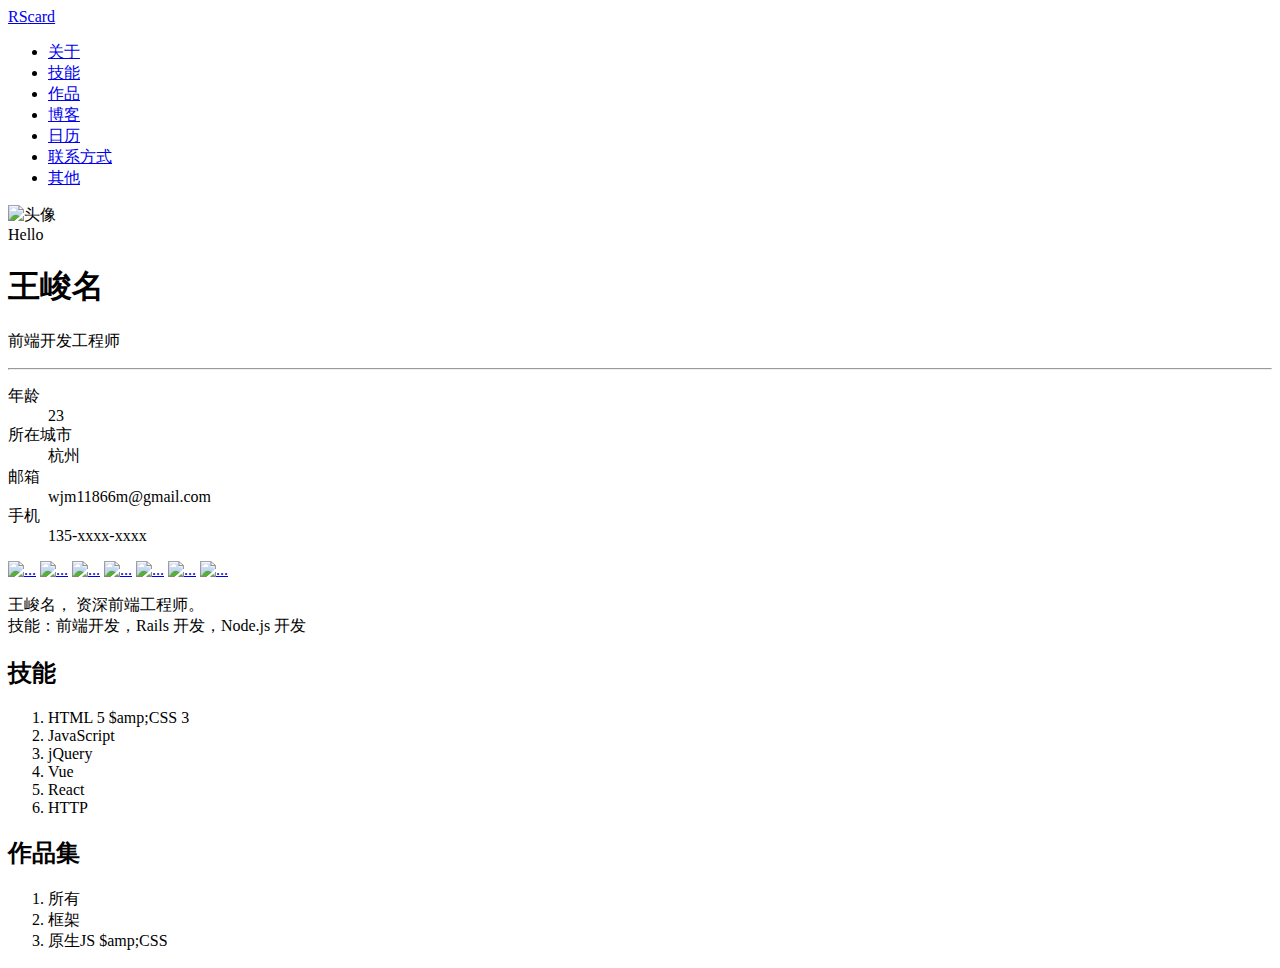
==== index.html @ 0d48f6c7 "简历" ====
<!DOCTYPE html>
<html lang="en">
<head>
  <meta charset="UTF-8">
  <meta name="viewport" content="width=device-width, initial-scale=1.0">
  <meta http-equiv="X-UA-Compatible" content="ie=edge">
  <title>王峻名的个人简历</title>
</head>
<body>
  <div class="topNavBar">
    <a href="#" class="logo" alt="logo">
      <span class="rs"></span>RS<span class="card">card</span>
    </a>
    <ul>
      <li><a href="#">关于</a></li>
      <li><a href="#">技能</a></li>
      <li><a href="#">作品</a></li>
      <li><a href="#">博客</a></li>
      <li><a href="#">日历</a></li>
      <li><a href="#">联系方式</a></li>
      <li><a href="#">其他</a></li>
    </ul>
  </div>
  <div class="banner" style="background-image:url(#)"></div>
  <main>
    <div class="card">
      <div class="pictureAndText">
        <div class="avatar"><img src="#" alt="头像"></div>
        <div class="text">
          <div class="profile">
            <span class="welcome">Hello</span>
            <h1>王峻名</h1>
            <p>前端开发工程师</p>
            <hr>
            <dl>
              <dt>年龄</dt>
              <dd>23</dd>
              <dt>所在城市</dt>
              <dd>杭州</dd>
              <dt>邮箱</dt>
              <dd>wjm11866m@gmail.com</dd>
              <dt>手机</dt>
              <dd>135-xxxx-xxxx</dd>
            </dl>
          </div>
        </div>
      </div>
      <footer class="media">
        <a href="#"><img src="#" alt="..."></a>
        <a href="#"><img src="#" alt="..."></a>
        <a href="#"><img src="#" alt="..."></a>
        <a href="#"><img src="#" alt="..."></a>
        <a href="#"><img src="#" alt="..."></a>
        <a href="#"><img src="#" alt="..."></a>
        <a href="#"><img src="#" alt="..."></a>
      </footer>
    </div>

    <a href="#" class="button"下载PDF简历></a>

    <p>
      王峻名， 资深前端工程师。<br>
      技能：前端开发，Rails 开发，Node.js 开发
    </p>
  </main>
  
<section>
  <h2>技能</h2>
  <ol>
    <li>HTML 5 $amp;CSS 3 </li>
    <li>JavaScript</li>
    <li>jQuery</li>
    <li>Vue</li>
    <li>React</li>
    <li>HTTP</li>
  </ol>
</section>
<section>
  <h2>作品集</h2>
  <nav>
    <ol>
      <li>所有</li>
      <li>框架</li>
      <li>原生JS $amp;CSS</li>
    </ol>
  </nav>
  <div class="jobs">
    <div class="big"></div>
    <div class="small"></div>
    <div class="small"></div>
  </div>
</section>
</body>
</html>
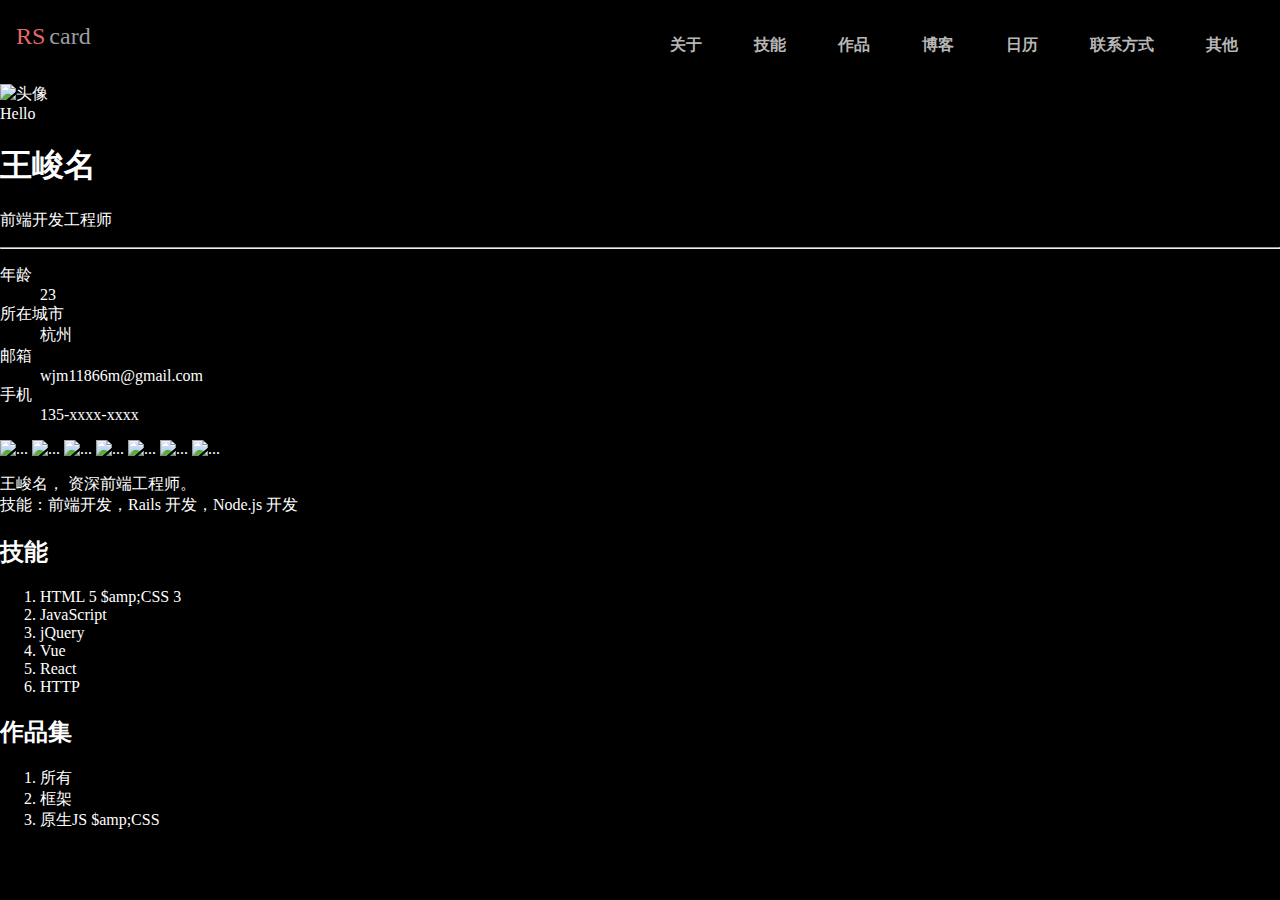
==== commit 5222b81b: "csc提交" ====
--- a/index.html
+++ b/index.html
@@ -5,21 +5,24 @@
   <meta name="viewport" content="width=device-width, initial-scale=1.0">
   <meta http-equiv="X-UA-Compatible" content="ie=edge">
   <title>王峻名的个人简历</title>
+  <link rel="stylesheet" href="style.css">
 </head>
 <body>
-  <div class="topNavBar">
+  <div class="topNavBar clearfix">
     <a href="#" class="logo" alt="logo">
-      <span class="rs"></span>RS<span class="card">card</span>
+      <span class="rs">RS</span><span class="card">card</span>
     </a>
-    <ul>
-      <li><a href="#">关于</a></li>
-      <li><a href="#">技能</a></li>
-      <li><a href="#">作品</a></li>
-      <li><a href="#">博客</a></li>
-      <li><a href="#">日历</a></li>
-      <li><a href="#">联系方式</a></li>
-      <li><a href="#">其他</a></li>
-    </ul>
+    <nav>
+      <ul class="clearfix">
+        <li><a href="#">关于</a></li>
+        <li><a href="#">技能</a></li>
+        <li><a href="#">作品</a></li>
+        <li><a href="#">博客</a></li>
+        <li><a href="#">日历</a></li>
+        <li><a href="#">联系方式</a></li>
+        <li><a href="#">其他</a></li>
+      </ul>
+    </nav>
   </div>
   <div class="banner" style="background-image:url(#)"></div>
   <main>
--- a/style.css
+++ b/style.css
@@ -0,0 +1,61 @@
+body {
+  background-color: black;
+  margin: 0;
+  color: white;
+}
+a {
+  text-decoration: none;
+  color: inherit;
+}
+.clearfix::after {
+  content: '';
+  display: block;
+  clear: both;
+}
+.topNavBar {
+  padding: 20px 16px 20px 16px;
+}
+.topNavBar > nav {
+  padding-top: 7px;
+}
+.topNavBar .logo {
+  float: left;
+  font-size: 24px;
+  font-family: 'Arial Black';
+  padding-top: 3px;
+  padding-bottom: 4px;
+}
+.topNavBar > nav {
+  float: right;
+}
+.topNavBar > nav > ul {
+  list-style: none;
+  margin: 0;
+  padding: 0;
+}
+.topNavBar > nav > ul > li {
+  float: left;
+  margin-left: 26px;
+  margin-right: 26px;
+}
+.topNavBar > nav > ul > li > a {
+  font-family: "Open Sans";
+  font-size: 16px;
+  color: #b7b7b7;
+  font-weight: bold;
+  border-top: 3px solid transparent;
+  border-bottom: 3px solid transparent;
+  padding-bottom: 5px;
+  padding-top: 5px;
+  display: block;
+}
+.topNavBar > nav> ul > li > a:hover {
+  border-bottom: 3px solid #e06567;
+}
+.topNavBar .logo .rs {
+  margin-right: 4px;
+  color: #e6686a;
+}
+.topNavBar .logo .card {
+  color: #9a9da2;
+}
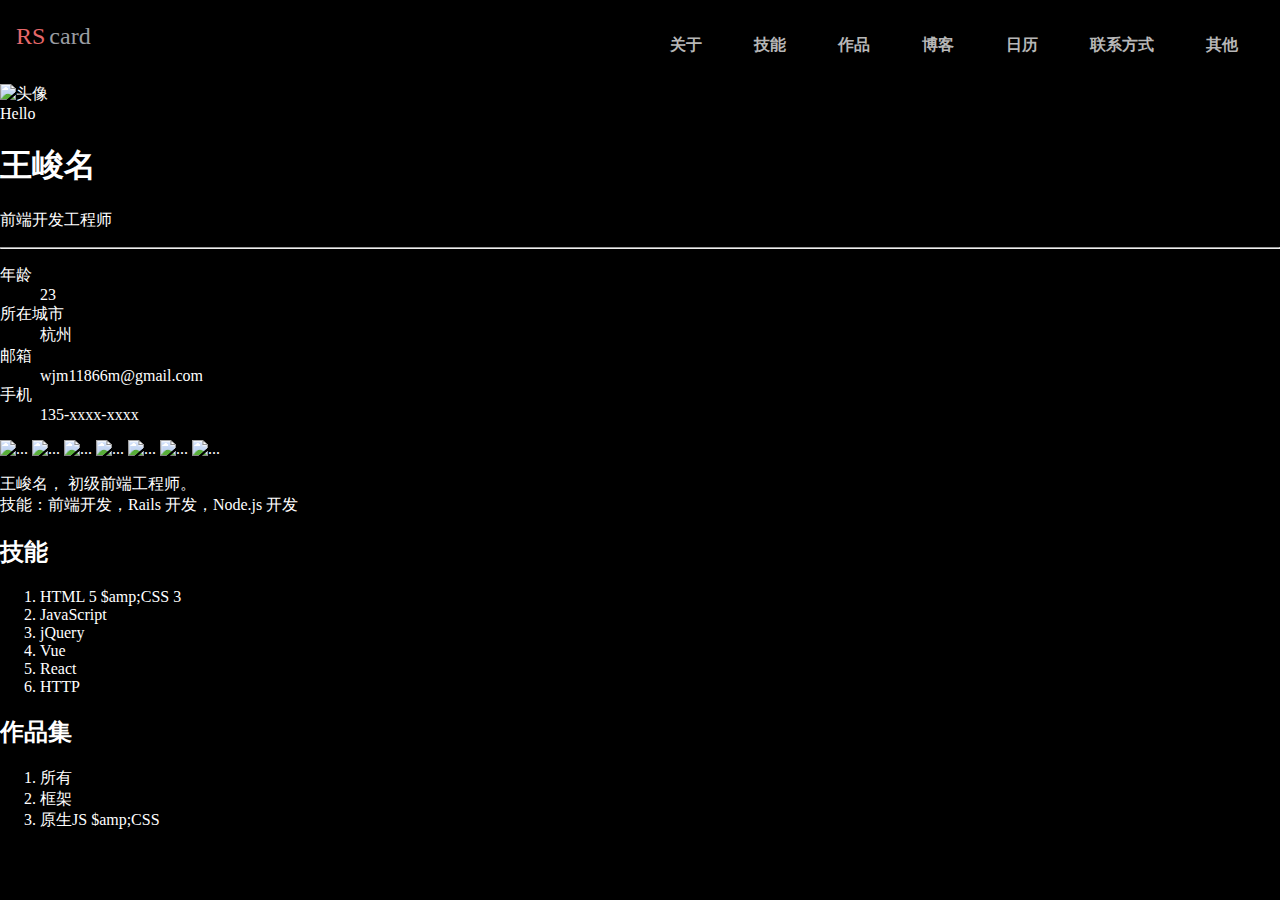
==== commit fb59159f: "无关紧要的修改" ====
--- a/index.html
+++ b/index.html
@@ -62,7 +62,7 @@
     <a href="#" class="button"下载PDF简历></a>
 
     <p>
-      王峻名， 资深前端工程师。<br>
+      王峻名， 初级前端工程师。<br>
       技能：前端开发，Rails 开发，Node.js 开发
     </p>
   </main>
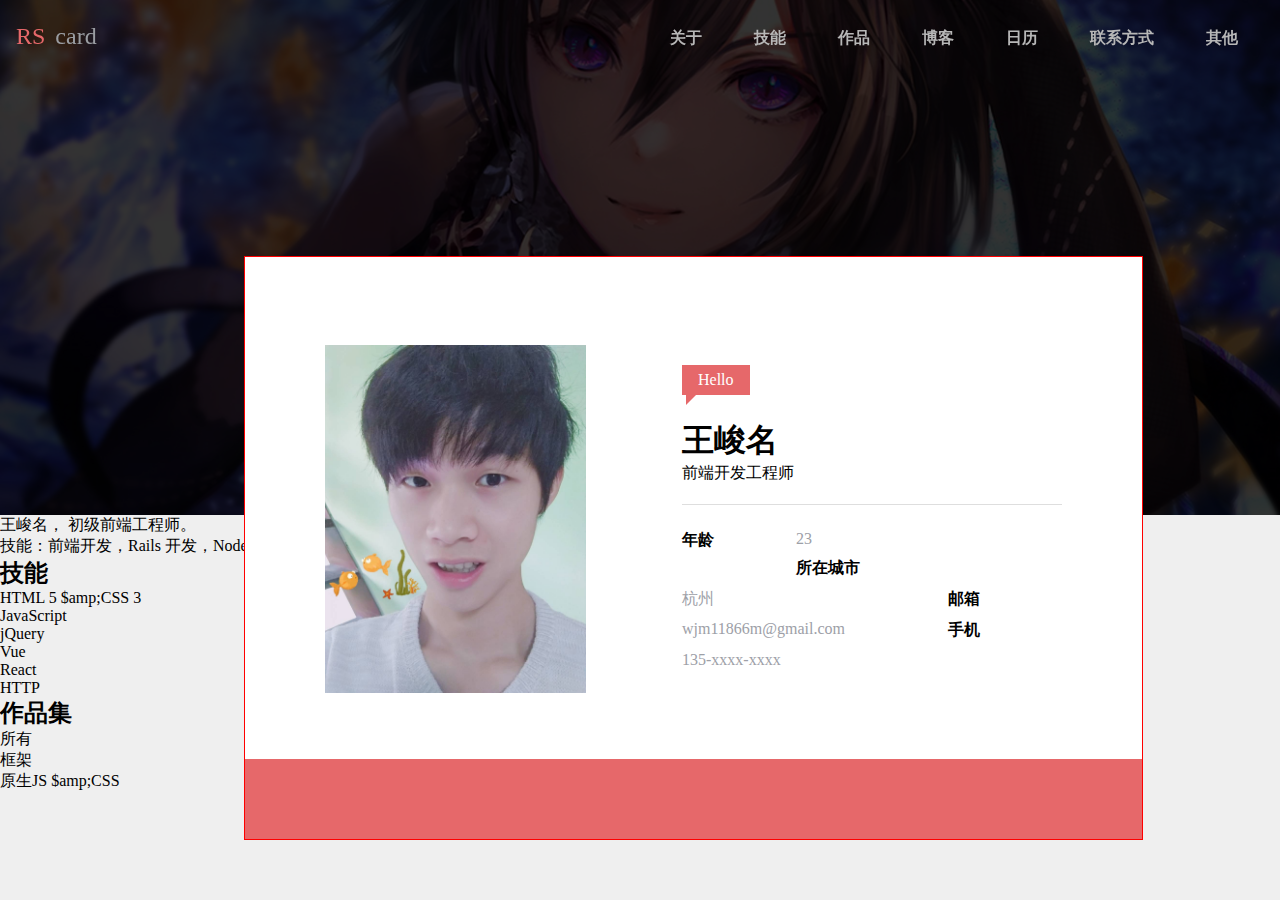
==== commit 4a2728a7: "修改个人简历" ====
--- a/index.html
+++ b/index.html
@@ -5,57 +5,100 @@
   <meta name="viewport" content="width=device-width, initial-scale=1.0">
   <meta http-equiv="X-UA-Compatible" content="ie=edge">
   <title>王峻名的个人简历</title>
+  <script src="//at.alicdn.com/t/font_470228_a1jsez44xtpj5rk9.js"></script>
+  <style type="text/css">
+    .icon {
+      width: 2em;
+      height: 2em;
+      vertical-align: -0.15em;
+      fill: currentColor;
+      overflow: hidden;
+    }
+  </style>
   <link rel="stylesheet" href="style.css">
 </head>
 <body>
-  <div class="topNavBar clearfix">
-    <a href="#" class="logo" alt="logo">
-      <span class="rs">RS</span><span class="card">card</span>
-    </a>
-    <nav>
-      <ul class="clearfix">
-        <li><a href="#">关于</a></li>
-        <li><a href="#">技能</a></li>
-        <li><a href="#">作品</a></li>
-        <li><a href="#">博客</a></li>
-        <li><a href="#">日历</a></li>
-        <li><a href="#">联系方式</a></li>
-        <li><a href="#">其他</a></li>
-      </ul>
-    </nav>
+  <div class="topNavBar">
+    <div class="topNavBar-inner clearfix">
+      <a href="#" class="logo" alt="logo" >
+        <span class="rs">RS</span>
+        <span class="card">card</span>
+      </a>
+      <nav>
+        <ul class="clearfix">
+          <li>
+            <a href="#">关于</a>
+          </li>
+          <li>
+            <a href="#">技能</a>
+          </li>
+          <li>
+            <a href="#">作品</a>
+          </li>
+          <li>
+            <a href="#">博客</a>
+          </li>
+          <li>
+            <a href="#">日历</a>
+          </li>
+          <li>
+            <a href="#">联系方式</a>
+          </li>
+          <li>
+            <a href="#">其他</a>
+          </li>
+        </ul>
+      </nav>
+    </div>
   </div>
-  <div class="banner" style="background-image:url(#)"></div>
+  <div class="banner" >
+    <div class="mask"></div>
+  </div>
   <main>
-    <div class="card">
-      <div class="pictureAndText">
-        <div class="avatar"><img src="#" alt="头像"></div>
-        <div class="text">
-          <div class="profile">
-            <span class="welcome">Hello</span>
-            <h1>王峻名</h1>
-            <p>前端开发工程师</p>
-            <hr>
-            <dl>
-              <dt>年龄</dt>
-              <dd>23</dd>
-              <dt>所在城市</dt>
-              <dd>杭州</dd>
-              <dt>邮箱</dt>
-              <dd>wjm11866m@gmail.com</dd>
-              <dt>手机</dt>
-              <dd>135-xxxx-xxxx</dd>
-            </dl>
-          </div>
+    <div class="userCard">
+      <div class="pictureAndText clearfix">
+        <div class="avatar"><img src="./img/myself.jpg" alt="头像" width="261" height="348"></div>
+        <div class="profile">
+          <span class="welcome">Hello
+            <span class="triangle"></span>
+          </span>
+          <h1>王峻名</h1>
+          <p>前端开发工程师</p>
+          <hr>
+          <dl>
+            <dt>年龄</dt>
+            <dd>23</dd>
+            <dt>所在城市</dt>
+            <dd>杭州</dd>
+            <dt>邮箱</dt>
+            <dd>wjm11866m@gmail.com</dd>
+            <dt>手机</dt>
+            <dd>135-xxxx-xxxx</dd>
+          </dl>
         </div>
       </div>
       <footer class="media">
-        <a href="#"><img src="#" alt="..."></a>
-        <a href="#"><img src="#" alt="..."></a>
-        <a href="#"><img src="#" alt="..."></a>
-        <a href="#"><img src="#" alt="..."></a>
-        <a href="#"><img src="#" alt="..."></a>
-        <a href="#"><img src="#" alt="..."></a>
-        <a href="#"><img src="#" alt="..."></a>
+        <a href="#"><svg class="icon" aria-hidden="true">
+          <use xlink:href="#icon-github"></use>
+        </svg></a>
+        <a href="#"><svg class="icon" aria-hidden="true">
+          <use xlink:href="#icon-wb"></use>
+        </svg></a>
+        <a href="#"><svg class="icon" aria-hidden="true">
+          <use xlink:href="#icon-google"></use>
+        </svg></a>
+        <a href="#"><svg class="icon" aria-hidden="true">
+          <use xlink:href="#icon-weixin"></use>
+        </svg></a>
+        <a href="#"><svg class="icon" aria-hidden="true">
+          <use xlink:href="#icon-qq"></use>
+        </svg></a>
+        <a href="#"><svg class="icon" aria-hidden="true">
+          <use xlink:href="#icon-mukewang"></use>
+        </svg></a>
+        <a href="#"><svg class="icon" aria-hidden="true">
+          <use xlink:href="#icon-twitter"></use>
+        </svg></a>
       </footer>
     </div>
 
--- a/style.css
+++ b/style.css
@@ -1,7 +1,17 @@
+* {
+  margin: 0;
+  padding: 0;
+}
 body {
-  background-color: black;
+  background-color: #EFEFEF;
   margin: 0;
-  color: white;
+  color: black;
+  position: relative;
+}
+ hr {
+  height: 0;
+  border: none;
+  border-top: 1px solid #DEDEDE;
 }
 a {
   text-decoration: none;
@@ -13,6 +23,12 @@
   clear: both;
 }
 .topNavBar {
+  position: fixed;
+  top: 0;
+  left: 0;
+  width: 100%;
+}
+.topNavBar .topNavBar-inner {
   padding: 20px 16px 20px 16px;
 }
 .topNavBar > nav {
@@ -25,7 +41,7 @@
   padding-top: 3px;
   padding-bottom: 4px;
 }
-.topNavBar > nav {
+.topNavBar .topNavBar-inner > nav {
   float: right;
 }
 .topNavBar > nav > ul {
@@ -33,12 +49,13 @@
   margin: 0;
   padding: 0;
 }
-.topNavBar > nav > ul > li {
+.topNavBar .topNavBar-inner > nav > ul > li {
   float: left;
   margin-left: 26px;
   margin-right: 26px;
+  display: block;
 }
-.topNavBar > nav > ul > li > a {
+.topNavBar .topNavBar-inner > nav > ul > li > a {
   font-family: "Open Sans";
   font-size: 16px;
   color: #b7b7b7;
@@ -49,7 +66,7 @@
   padding-top: 5px;
   display: block;
 }
-.topNavBar > nav> ul > li > a:hover {
+.topNavBar .topNavBar-inner > nav> ul > li > a:hover {
   border-bottom: 3px solid #e06567;
 }
 .topNavBar .logo .rs {
@@ -59,3 +76,101 @@
 .topNavBar .logo .card {
   color: #9a9da2;
 }
+.banner {
+  background-image: url(./img/wall.jpg);
+  height: 515px;
+  background-position: center;
+  background-size: cover;
+}
+.banner .mask {
+  height: 515px;
+  background-color: rgba(0, 0, 0, 0.8);
+}
+/* main {
+  position: relative;
+} */
+.userCard {
+  background-color: #FFFFFF;
+  border: 1px solid red;
+  max-width: 940px;
+  margin-left: auto;
+  margin-right: auto;
+  position: absolute;
+  left: 244px;
+  top: 256px;
+}
+.pictureAndText {
+  padding: 88px 80px 62px;
+}
+.userCard .welcome {
+  background: #E6686A;
+  color: white;
+  text-align: center;
+  padding: 4px 16px;
+  line-height: 22px;
+  display: inline-block;
+  position: relative;
+  margin-top: 20px;
+}
+.userCard .welcome .triangle {
+  display: inline-block;
+  border: 10px solid transparent;
+  height: 0px;
+  width: 0px;
+  border-left-color: #E6686A;
+  border-top-width: 0px;
+  position: absolute;
+  left: 4px;
+  top: 100%;
+}
+.userCard .avatar {
+  float: left;
+  margin-right: 96px;
+}   
+.userCard .profile {
+  float: left;
+  /* border: 1px solid orange; */
+  width: 380px;
+}
+.userCard .profile > h1 {
+  margin-top: 24px;
+}
+.userCard .profile > hr {
+  margin: 20px 0;
+}
+.userCard dl dt,
+.userCard dl dd {
+  float: left;
+  padding: 5px 0;
+}
+.userCard dl dt {
+  width: 30%;
+  font-weight: bold;
+}
+
+.userCard dl dd {
+  width: 70%;
+  color: #9da0a7;
+}
+.userCard .media {
+  background: #E6686A;
+  text-align: center;
+}
+.userCard .media > a {
+  /* border: 1px solid black; */
+  display: inline-block;
+  width: 40px;
+  line-height: 30px;
+  padding: 5px 0;
+  border-radius: 50%;
+  margin: 20px; 
+}
+.userCard .media > a:hover {
+  background: #CF5D5F;
+}
+.userCard svg {
+  width: 30px;
+  height: 30px;
+  fill: white;
+  vertical-align: top;
+}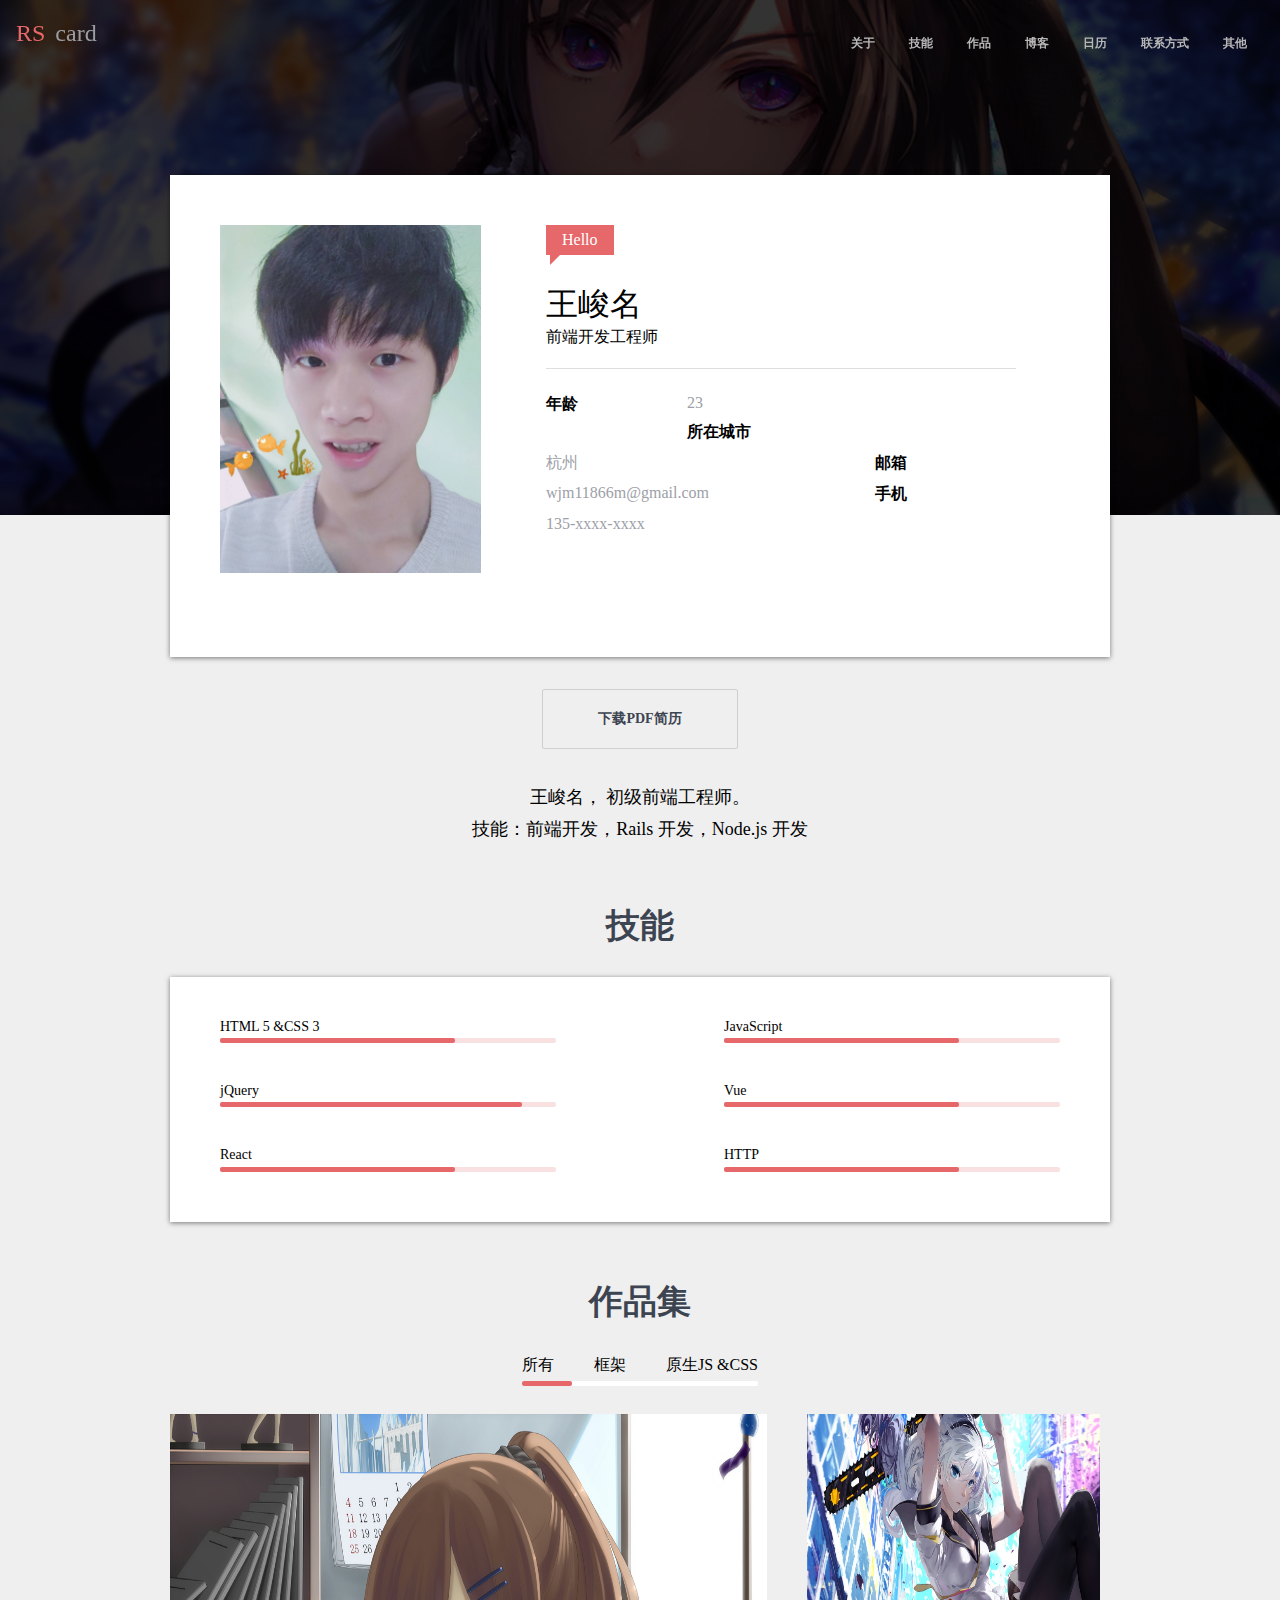
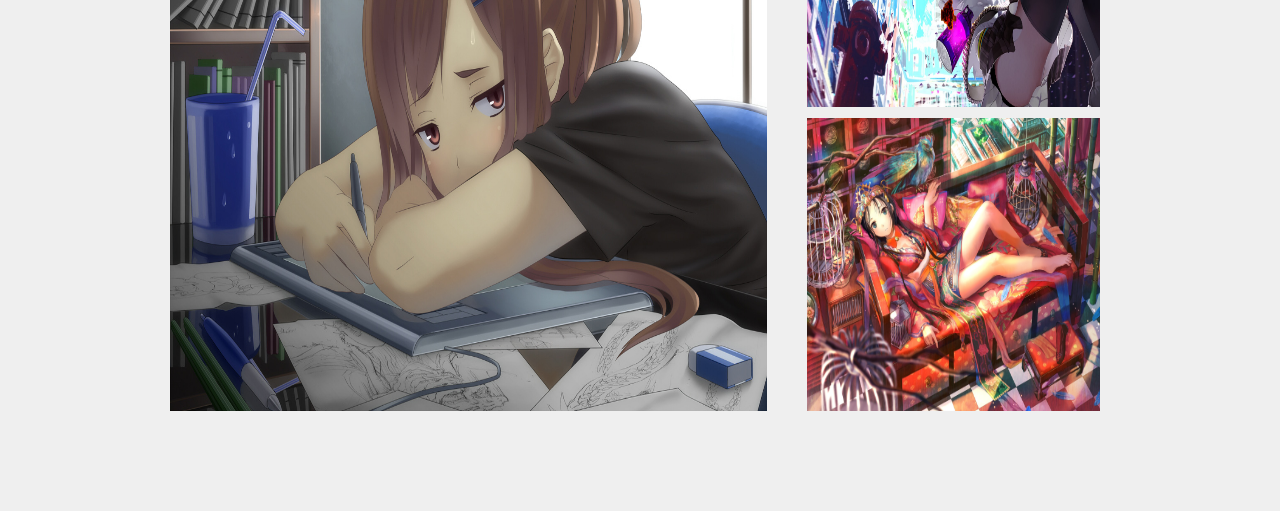
==== commit 55b2839e: "add style and animation" ====
--- a/index.html
+++ b/index.html
@@ -102,38 +102,90 @@
       </footer>
     </div>
 
-    <a href="#" class="button"下载PDF简历></a>
+   <p class="downloadResume-wrapper">
+      <a href="#" class="downloadResume" href="#" target="_blank" download >下载PDF简历</a>
+   </p>
 
-    <p>
+    <p class="selfIntroduction">
       王峻名， 初级前端工程师。<br>
       技能：前端开发，Rails 开发，Node.js 开发
     </p>
   </main>
   
-<section>
+<section class="skills">
   <h2>技能</h2>
-  <ol>
-    <li>HTML 5 $amp;CSS 3 </li>
-    <li>JavaScript</li>
-    <li>jQuery</li>
-    <li>Vue</li>
-    <li>React</li>
-    <li>HTTP</li>
+  <ol class="clearfix">
+    <li>
+      <h3>HTML 5 &amp;CSS 3</h3>
+      <div class="progressBar">
+        <div class="progress"></div>
+      </div> 
+    </li>
+    <li>
+      <h3>JavaScript</h3>
+      <div class="progressBar">
+        <div class="progress"></div>
+      </div>
+    </li>
+    <li>
+      <h3>jQuery</h3>
+      <div class="progressBar">
+        <div class="progress" style="width:90%;"></div>
+      </div>
+    </li>
+    <li>
+      <h3>Vue</h3>
+      <div class="progressBar">
+        <div class="progress"></div>
+      </div>
+    </li>
+    <li>
+      <h3>React</h3>
+      <div class="progressBar">
+        <div class="progress"></div>
+      </div>
+    </li>
+    <li>
+      <h3>HTTP</h3>
+      <div class="progressBar">
+        <div class="progress"></div>
+      </div>
+    </li>
   </ol>
 </section>
-<section>
+<section class="portfolio">
   <h2>作品集</h2>
   <nav>
-    <ol>
-      <li>所有</li>
-      <li>框架</li>
-      <li>原生JS $amp;CSS</li>
+    <ol class="clearfix">
+      <li id="portfolio1">所有</li>
+      <li id="portfolio2">框架</li>
+      <li id="portfolio3">原生JS &amp;CSS</li>
     </ol>
+    <div id="portfolioBar" class="bar state-1">
+      <div class="bar-inner"></div>
+    </div>
   </nav>
-  <div class="jobs">
-    <div class="big"></div>
-    <div class="small"></div>
-    <div class="small"></div>
+  <script>
+    portfolio1.onclick = function() {
+      portfolioBar.className = 'bar state-1'
+    }
+    portfolio2.onclick = function() {
+      portfolioBar.className = 'bar state-2'
+    }
+    portfolio3.onclick = function() {
+      portfolioBar.className = 'bar state-3'
+    }
+  </script>
+  <div class="works">
+    <div class="big" style="top:0;left:0;">
+      <img src="./img/1.jpg" alt="One">
+    </div>
+    <div class="small" style="top:0;left:637px;">
+      <img src="./img/2.jpg" alt="Two">
+    </div>
+    <div class="small" style="top:304px;left:637px;">
+      <img src="./img/3.jpg" alt="Three">
+    </div>
   </div>
 </section>
 </body>
--- a/style.css
+++ b/style.css
@@ -1,21 +1,26 @@
+body {
+  background: #efefef;
+  margin: 0;
+}
+a {
+  color: inherit;
+  text-decoration: none;
+}
 * {
   margin: 0;
   padding: 0;
 }
-body {
-  background-color: #EFEFEF;
-  margin: 0;
-  color: black;
-  position: relative;
-}
- hr {
+hr {
   height: 0;
   border: none;
-  border-top: 1px solid #DEDEDE;
-}
-a {
-  text-decoration: none;
-  color: inherit;
+  border-top: 1px solid #dedede;
+}
+ul,
+ol {
+  list-style: none;
+}
+h1,h2,h3,h4,h5,h6 {
+  font-weight: normal;
 }
 .clearfix::after {
   content: '';
@@ -23,52 +28,48 @@
   clear: both;
 }
 .topNavBar {
+  padding: 20px 0 20px 0;
   position: fixed;
   top: 0;
   left: 0;
   width: 100%;
 }
-.topNavBar .topNavBar-inner {
-  padding: 20px 16px 20px 16px;
-}
-.topNavBar > nav {
+.topNavBar-inner {
+  padding: 0 16px;
+}
+.topNavBar nav {
   padding-top: 7px;
-}
+   float: right;
+}
+.topNavBar nav > ul {
+  list-style: none;
+  margin: 0;
+  padding: 0;
+}
+.topNavBar nav > ul > li {
+  float: left;
+  margin-left: 17px;
+  margin-right: 17px;
+}
+.topNavBar nav > ul >li >a {
+  font-size: 12px;
+  color: #b7b7b7;
+  font-weight: bold;
+  border-top: 3px solid transparent;
+  border-bottom: 3px solid transparent;
+  padding-top: 5px;
+  padding-bottom: 5px;
+  display: block;
+}
+.topNavBar nav > ul > li > a:hover {
+  border-bottom: 3px solid #e06567;
+} 
 .topNavBar .logo {
-  float: left;
   font-size: 24px;
   font-family: 'Arial Black';
   padding-top: 3px;
   padding-bottom: 4px;
 }
-.topNavBar .topNavBar-inner > nav {
-  float: right;
-}
-.topNavBar > nav > ul {
-  list-style: none;
-  margin: 0;
-  padding: 0;
-}
-.topNavBar .topNavBar-inner > nav > ul > li {
-  float: left;
-  margin-left: 26px;
-  margin-right: 26px;
-  display: block;
-}
-.topNavBar .topNavBar-inner > nav > ul > li > a {
-  font-family: "Open Sans";
-  font-size: 16px;
-  color: #b7b7b7;
-  font-weight: bold;
-  border-top: 3px solid transparent;
-  border-bottom: 3px solid transparent;
-  padding-bottom: 5px;
-  padding-top: 5px;
-  display: block;
-}
-.topNavBar .topNavBar-inner > nav> ul > li > a:hover {
-  border-bottom: 3px solid #e06567;
-}
 .topNavBar .logo .rs {
   margin-right: 4px;
   color: #e6686a;
@@ -77,66 +78,57 @@
   color: #9a9da2;
 }
 .banner {
+  height: 515px;
   background-image: url(./img/wall.jpg);
-  height: 515px;
-  background-position: center;
-  background-size: cover;
+  background-position: center center;
+  background-size: cover; 
 }
 .banner .mask {
   height: 515px;
-  background-color: rgba(0, 0, 0, 0.8);
-}
-/* main {
-  position: relative;
-} */
+  background: rgba(0, 0, 0, 0.8);
+}
 .userCard {
-  background-color: #FFFFFF;
-  border: 1px solid red;
   max-width: 940px;
   margin-left: auto;
   margin-right: auto;
-  position: absolute;
-  left: 244px;
-  top: 256px;
-}
-.pictureAndText {
-  padding: 88px 80px 62px;
+  background-color: #ffffff;
+  box-shadow: 0px 1px 5px 0px rgba(0, 0, 0, 0.5);
 }
 .userCard .welcome {
-  background: #E6686A;
+  background: #e6686a;
   color: white;
-  text-align: center;
+  display: inline-block;
   padding: 4px 16px;
   line-height: 22px;
-  display: inline-block;
   position: relative;
-  margin-top: 20px;
+  margin-bottom: 10px;
 }
 .userCard .welcome .triangle {
-  display: inline-block;
+  display: block;
   border: 10px solid transparent;
-  height: 0px;
   width: 0px;
-  border-left-color: #E6686A;
   border-top-width: 0px;
+  border-left-color: #e6686a;
   position: absolute;
   left: 4px;
   top: 100%;
 }
 .userCard .avatar {
   float: left;
-  margin-right: 96px;
-}   
+}
 .userCard .profile {
   float: left;
-  /* border: 1px solid orange; */
-  width: 380px;
-}
-.userCard .profile > h1 {
-  margin-top: 24px;
-}
-.userCard .profile > hr {
+  margin-left: 65px;
+  width: 470px;
+}
+.userCard .profile h1 {
+  margin-top: 18px;
+}
+.userCard .profile hr {
   margin: 20px 0;
+}
+.userCard .pictureAndText {
+  padding: 50px;
 }
 .userCard dl dt,
 .userCard dl dd {
@@ -147,30 +139,177 @@
   width: 30%;
   font-weight: bold;
 }
-
 .userCard dl dd {
   width: 70%;
   color: #9da0a7;
 }
-.userCard .media {
-  background: #E6686A;
-  text-align: center;
-}
-.userCard .media > a {
-  /* border: 1px solid black; */
+.userCard > footer .media {
+  background: #e6686a;
+  text-align: center;
+}
+.userCard > footer .media > a {
   display: inline-block;
   width: 40px;
-  line-height: 30px;
+  line-height: 30xp;
   padding: 5px 0;
   border-radius: 50%;
-  margin: 20px; 
-}
-.userCard .media > a:hover {
-  background: #CF5D5F;
-}
+  margin: 16px;
+}
+.userCard > footer .media > a:hover {
+  background: #cf5d5f;
+} 
 .userCard svg {
   width: 30px;
   height: 30px;
   fill: white;
   vertical-align: top;
-}+}
+body > main {
+  margin-top: -340px;
+}
+body > main .downloadResume-wrapper {
+  text-align: center;
+  /* background: red; */
+}
+body > main .downloadResume {
+  font-size: 14px;
+  line-height: 16px;
+  padding: 21px 55px;
+  border: 1px solid #cdcfd1;
+  background: #efefef;
+  display: inline-block;
+  border-radius: 2px;
+  color: #3d4451;
+  font-weight: bold;
+  margin: 32px 0;
+  transition: box-shadow 0.2s;
+}
+body > main .downloadResume:hover {
+  box-shadow: 0px 4px 13px 0px rgba(0, 0, 0, 0.2)
+}
+.selfIntroduction {
+  max-width: 940px;
+  margin-left: auto;
+  margin-right: auto;
+  text-align: center;
+  font-family: kai;
+  line-height: 1.8;
+  font-size: 18px;
+}
+.skills,
+.portfolio {
+  max-width: 940px;
+  margin-left: auto;
+  margin-right: auto;
+  margin-top: 60px;
+}
+.skills > h2,
+.portfolio > h2 {
+  text-align: center;
+  color: #3d4451;
+  font-size: 34px;
+  line-height: 1.2;
+  font-weight: 600;
+}
+.skills h3 {
+  font-size: 14px;
+  line-height: 1.1;
+  padding-right: 40px;
+}
+.skills > ol {
+  background: white;
+  box-shadow: 0px 1px 5px 0px rgba(0, 0, 0, 0.5);
+  padding: 42px 50px 10px;
+  margin-top: 30px;
+}
+.skills > ol >li {
+  float: left;
+  width: 40%;
+  box-sizing: border-box;
+}
+.skills > ol > li:nth-child(even) {
+  float: right;
+}
+.skills .progressBar {
+  height: 5px;
+  /* border: 1px solid red; */
+  background: #FAE1E1;
+  border-radius: 2px;
+  margin: 4px 0 40px;
+}
+.skills .progressBar .progress {
+  height: 100%;
+  background: #E6686A;
+  width: 70%;
+  border-radius: 2px;
+}
+ .portfolio {
+  text-align: center;
+  margin-bottom: 100px;
+}
+ .portfolio > nav {
+  text-align: center;
+}
+ .portfolio > nav > ol {
+  margin: 0 auto;
+  display: inline-block;
+  vertical-align: top;
+}
+ .portfolio > nav > ol > li {
+  float: left;
+  margin-left: 40px;
+  cursor: pointer;
+}
+ .portfolio > nav > ol > li:first-child {
+  margin-left: 0;
+}
+ .portfolio > nav {
+  display: inline-block;
+  vertical-align: top;
+  margin-top: 32px;
+  /* background: red;
+  border: 1px solid red; */
+}
+ .portfolio > nav .bar {
+  height: 5px;
+  background: white;
+  margin-top: 5px;
+  margin-bottom: 28px;
+  border-radius: 2px;
+}
+ .portfolio > nav .bar-inner {
+  height: 100%;
+  background: #E6686A;
+  border-radius: 2px;
+  transition: all 0.3s;
+}
+ .portfolio > nav .bar.state-1 .bar-inner {
+  margin-left: 0;
+  width: 50px;
+}
+ .portfolio > nav .bar.state-2 .bar-inner {
+  margin-left: 65px;
+  width: 50px;
+}
+ .portfolio > nav .bar.state-3 .bar-inner {
+  margin-left: 140px;
+  width: 100px;
+}
+ .portfolio .works {
+   width: 930px;
+   height: 597px;
+  position: relative;
+  /* border: 1px solid red; */
+}
+ .portfolio .works > .big,
+ .portfolio .works > .small {
+  position: absolute;
+}
+.portfolio .works .big img {
+  width: 597px;
+  height: 597px;
+}
+.portfolio .works .small img {
+  width: 293px;
+  height: 293px;
+}  